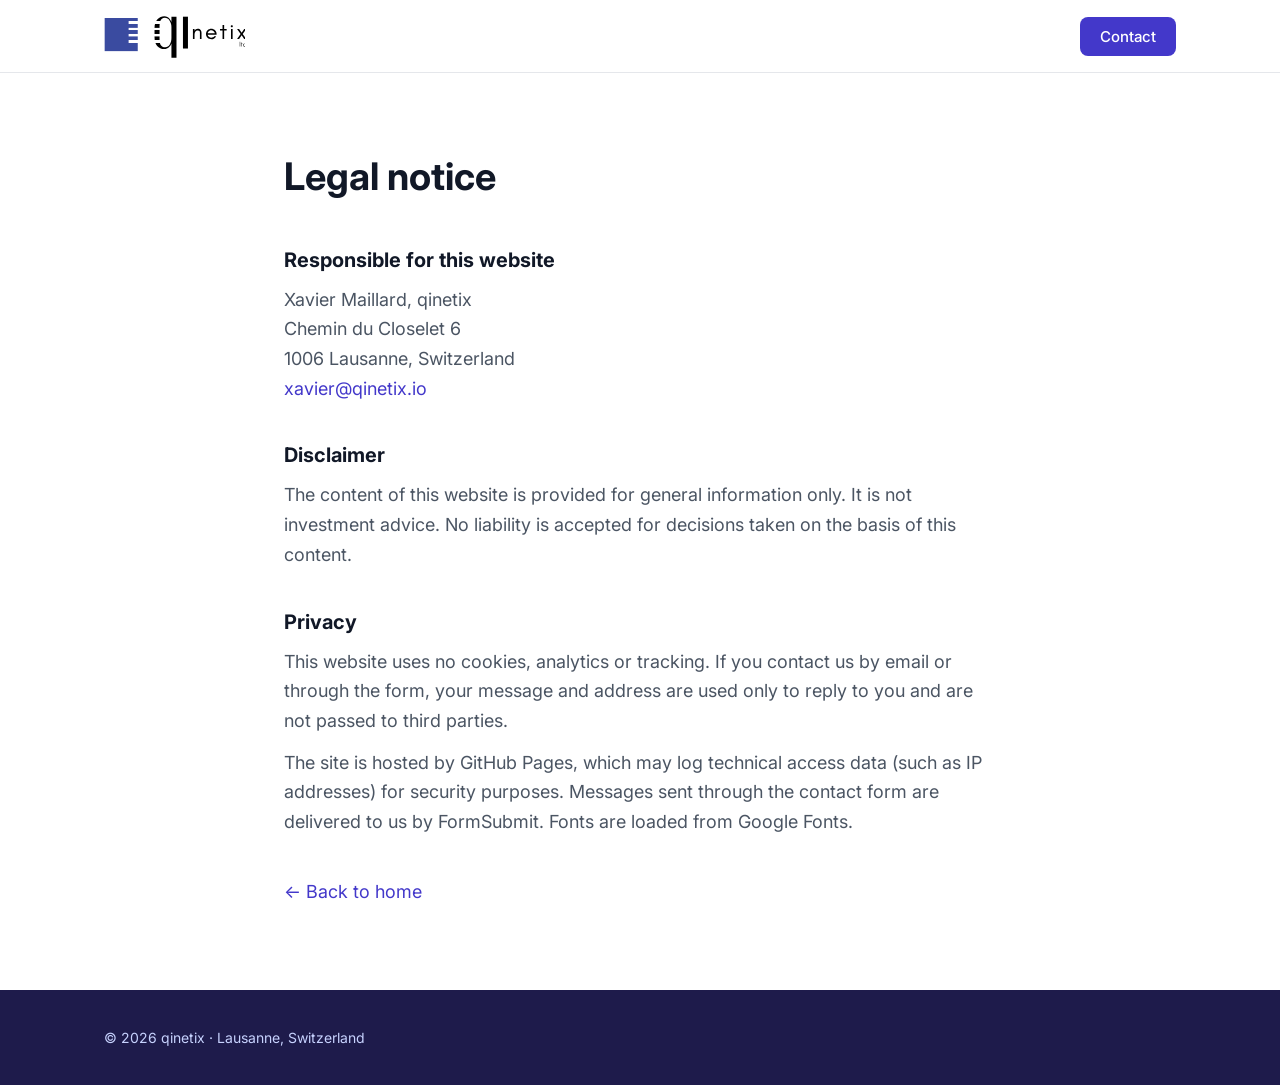
==== legal.html @ f95497dd "qinetix website" ====
<!doctype html>
<html lang="en">
<head>
  <meta charset="utf-8">
  <meta name="viewport" content="width=device-width, initial-scale=1">
  <title>Legal notice — qinetix</title>
  <meta name="robots" content="noindex">
  <link rel="icon" href="favicon.svg" type="image/svg+xml">
  <link rel="preconnect" href="https://fonts.googleapis.com">
  <link rel="preconnect" href="https://fonts.gstatic.com" crossorigin>
  <link href="https://fonts.googleapis.com/css2?family=Inter:wght@400;500;600;700&display=swap" rel="stylesheet">
  <link rel="stylesheet" href="style.css">
</head>
<body>

<header class="site">
  <div class="wrap">
    <a href="index.html"><img src="logo.svg" alt="qinetix"></a>
    <nav><a href="index.html#contact" class="cta">Contact</a></nav>
  </div>
</header>

<main class="wrap legal">
  <h1>Legal notice</h1>

  <h2>Responsible for this website</h2>
  <p>Xavier Maillard, qinetix<br>
  Chemin du Closelet 6<br>
  1006 Lausanne, Switzerland<br>
  <a href="mailto:xavier@qinetix.io">xavier@qinetix.io</a></p>

  <h2>Disclaimer</h2>
  <p>The content of this website is provided for general information only. It is not investment advice. No liability is accepted for decisions taken on the basis of this content.</p>

  <h2>Privacy</h2>
  <p>This website uses no cookies, analytics or tracking. If you contact us by email or through the form, your message and address are used only to reply to you and are not passed to third parties.</p>
  <p>The site is hosted by GitHub Pages, which may log technical access data (such as IP addresses) for security purposes. Messages sent through the contact form are delivered to us by FormSubmit. Fonts are loaded from Google Fonts.</p>

  <p style="margin-top:40px"><a href="index.html">&larr; Back to home</a></p>
</main>

<footer class="site">
  <div class="wrap">
    <span>&copy; 2026 qinetix &middot; Lausanne, Switzerland</span>
  </div>
</footer>

</body>
</html>
---- style.css ----
:root {
  --indigo: #4338ca;
  --indigo-dark: #312e81;
  --indigo-deep: #1e1b4b;
  --indigo-soft: #eef2ff;
  --indigo-line: #c7d2fe;
  --ink: #111827;
  --muted: #4b5563;
  --line: #e5e7eb;
  --bg: #ffffff;
  --max: 1120px;
}

* { box-sizing: border-box; }
html { scroll-behavior: smooth; }

body {
  margin: 0;
  font-family: "Inter", system-ui, -apple-system, "Segoe UI", sans-serif;
  color: var(--ink);
  background: var(--bg);
  line-height: 1.65;
  font-size: 18px;
  -webkit-font-smoothing: antialiased;
}

a { color: var(--indigo); text-decoration: none; }
a:hover { text-decoration: underline; }

.wrap { max-width: var(--max); margin: 0 auto; padding: 0 24px; }

/* Header */
header.site {
  position: sticky; top: 0; z-index: 10;
  background: rgba(255,255,255,0.96);
  backdrop-filter: blur(8px);
  border-bottom: 1px solid var(--line);
}
header.site .wrap { display: flex; align-items: center; justify-content: space-between; height: 72px; }
header.site img { height: 44px; display: block; }
nav a { color: var(--ink); font-size: 15px; font-weight: 500; margin-left: 30px; }
nav a:hover { color: var(--indigo); text-decoration: none; }
nav a.cta { background: var(--indigo); color: #fff; padding: 10px 20px; border-radius: 8px; }
nav a.cta:hover { background: var(--indigo-dark); color: #fff; }

/* Hero */
.hero {
  padding: 120px 0 112px;
  background:
    radial-gradient(circle at 85% 20%, rgba(129,140,248,0.35), transparent 45%),
    linear-gradient(135deg, var(--indigo-deep) 0%, var(--indigo-dark) 45%, var(--indigo) 100%);
  color: #fff;
}
.eyebrow {
  font-size: 13px; font-weight: 600; letter-spacing: 0.12em; text-transform: uppercase;
  color: var(--indigo); margin: 0 0 14px;
}
.hero .eyebrow { color: #a5b4fc; }
.hero h1 {
  font-size: clamp(40px, 6vw, 68px); line-height: 1.05; letter-spacing: -0.03em;
  margin: 0 0 28px; font-weight: 700;
}
.hero h1 span { color: #a5b4fc; }
.hero p.lead { font-size: 21px; color: #e0e7ff; max-width: 640px; margin: 0 0 40px; }
.btn {
  display: inline-block; background: var(--indigo); color: #fff; font-weight: 600;
  padding: 15px 28px; border-radius: 8px; font-size: 16px;
}
.btn:hover { background: var(--indigo-dark); text-decoration: none; }
.hero .btn { background: #fff; color: var(--indigo-dark); }
.hero .btn:hover { background: var(--indigo-soft); }
.hero .btn.ghost { background: transparent; color: #fff; border: 1.5px solid rgba(255,255,255,0.6); margin-left: 12px; }
.hero .btn.ghost:hover { background: rgba(255,255,255,0.1); }

/* Sections */
section { padding: 104px 0; }
section.alt { background: var(--indigo-soft); }
section h2 {
  font-size: clamp(32px, 4vw, 44px); letter-spacing: -0.02em; line-height: 1.15;
  margin: 0 0 16px; font-weight: 700;
}
section p.intro { color: var(--muted); max-width: 640px; margin: 0 0 52px; font-size: 20px; }

section p.intro.one-line { max-width: none; }
section p.intro.wide { max-width: none; }
@media (max-width: 760px) { br.desk { display: none; } }
.punch { color: var(--indigo); font-weight: 700; }
@media (min-width: 761px) { section p.intro.one-line { white-space: nowrap; } }

.grid { display: grid; gap: 24px; grid-template-columns: repeat(auto-fit, minmax(240px, 1fr)); }
.grid.two { grid-template-columns: repeat(auto-fit, minmax(300px, 1fr)); }
.card {
  background: #fff; border: 1px solid var(--line); border-radius: 14px; padding: 32px;
  box-shadow: 0 1px 2px rgba(17,24,39,0.04);
}
.card h3 { margin: 0 0 10px; font-size: 20px; font-weight: 650; }
.card p { margin: 0; color: var(--muted); font-size: 17px; }
.card .tag {
  display: inline-block; font-size: 12px; font-weight: 700; letter-spacing: 0.08em;
  text-transform: uppercase; color: var(--indigo); background: var(--indigo-soft);
  padding: 4px 10px; border-radius: 999px; margin-bottom: 16px;
}
.card .num {
  font-size: 15px; font-weight: 700; color: #fff; background: var(--indigo);
  width: 36px; height: 36px; border-radius: 10px; display: grid; place-items: center; margin-bottom: 18px;
}
.card.option { border-top: 5px solid var(--indigo); padding: 36px; }
.card.option h3 { font-size: 24px; }

.grid.three { grid-template-columns: repeat(3, 1fr); }

/* Foundation band under the three outcomes */
.foundation {
  margin-top: 24px; background: var(--indigo-deep); color: #fff; border-radius: 14px;
  padding: 32px; display: grid; grid-template-columns: 220px 1fr; gap: 32px; align-items: start;
}
.foundation .tag {
  display: inline-block; font-size: 12px; font-weight: 700; letter-spacing: 0.08em; text-transform: uppercase;
  color: #c7d2fe; background: rgba(255,255,255,0.12); padding: 4px 10px; border-radius: 999px; margin-bottom: 12px;
}
.foundation h3 { margin: 0; font-size: 24px; font-weight: 700; }
.foundation ul { list-style: none; margin: 0; padding: 0; display: grid; grid-template-columns: repeat(3, 1fr); gap: 24px; }
.foundation li { color: #c7d2fe; font-size: 16px; }
.foundation li strong { display: block; color: #fff; font-size: 17px; margin-bottom: 4px; }
@media (max-width: 960px) {
  .foundation { grid-template-columns: 1fr; gap: 20px; }
  .foundation ul { grid-template-columns: 1fr; gap: 16px; }
}

/* How we work */
.steps {
  list-style: none; padding: 0; margin: 0 0 48px;
  display: grid; grid-template-columns: repeat(4, 1fr); gap: 24px; counter-reset: s;
}
.steps li { position: relative; padding-top: 4px; }
.steps li span {
  display: grid; place-items: center; width: 44px; height: 44px; border-radius: 50%;
  background: var(--indigo); color: #fff; font-weight: 700; margin-bottom: 16px;
}
.steps li:not(:last-child)::after {
  content: ""; position: absolute; top: 26px; left: 56px; right: -12px;
  height: 2px; background: var(--indigo-line);
}
.steps h3 { margin: 0 0 6px; font-size: 18px; font-weight: 650; }
.steps p { margin: 0; color: var(--muted); font-size: 16px; }
.checks { list-style: none; padding: 0; margin: 20px 0 0; }
.checks li { position: relative; padding-left: 30px; margin-bottom: 10px; font-size: 16px; }
.checks li::before {
  content: "✓"; position: absolute; left: 0; top: 1px; width: 20px; height: 20px;
  border-radius: 50%; background: var(--indigo-soft); color: var(--indigo);
  font-size: 12px; font-weight: 700; display: grid; place-items: center;
}
.card.option.featured { background: var(--indigo-deep); border-color: var(--indigo-deep); border-top-color: #818cf8; color: #fff; }
.card.option.featured p { color: #c7d2fe; }
.card.option.featured .tag { background: rgba(255,255,255,0.12); color: #c7d2fe; }
.card.option.featured .checks li::before { background: #818cf8; color: #fff; }
.note { margin: 40px 0 0; color: var(--indigo-dark); font-size: 22px; font-weight: 600; text-align: center; line-height: 1.4; }
@media (max-width: 760px) { .note { font-size: 18px; } }

/* Why */
.drivers {
  display: grid; gap: 18px;
  grid-template-columns: repeat(4, 1fr);
}
.driver {
  position: relative; overflow: hidden;
  background: #fff; border-radius: 18px; padding: 28px 26px 30px;
  border: 1px solid var(--line);
  box-shadow: 0 1px 2px rgba(17,24,39,0.04);
  transition: transform .25s ease, box-shadow .25s ease, border-color .25s ease;
}
.driver::before {
  content: ""; position: absolute; inset: 0 0 auto 0; height: 4px;
  background: linear-gradient(90deg, #4338ca, #7c3aed, #0ea5e9);
}
.driver:hover {
  transform: translateY(-6px) rotate(-0.4deg);
  box-shadow: 0 18px 40px rgba(67,56,202,0.18);
  border-color: var(--indigo-line);
}
.driver .n {
  display: block; font-size: 44px; font-weight: 800; line-height: 1; letter-spacing: -0.04em;
  margin-bottom: 18px;
  background: linear-gradient(135deg, #4338ca, #a855f7);
  -webkit-background-clip: text; background-clip: text; color: transparent;
}
.driver h3 { margin: 0 0 8px; font-size: 19px; font-weight: 700; letter-spacing: -0.01em; }
.driver p { margin: 0; color: var(--muted); font-size: 15.5px; line-height: 1.55; }

.driver.hero-tile {
  grid-column: span 2;
  border: 0; color: #fff;
  background:
    radial-gradient(circle at 90% 10%, rgba(14,165,233,0.45), transparent 45%),
    radial-gradient(circle at 10% 100%, rgba(168,85,247,0.55), transparent 50%),
    linear-gradient(135deg, #312e81, #4338ca);
}
.driver.hero-tile::before { display: none; }
.driver.hero-tile .n { background: none; color: rgba(255,255,255,0.35); font-size: 64px; }
.driver.hero-tile h3 { font-size: 28px; }
.driver.hero-tile p { color: #e0e7ff; font-size: 17px; }

/* About */
.about { display: grid; grid-template-columns: 1fr 1.4fr; gap: 64px; align-items: start; }
.about .facts { border-left: 3px solid var(--indigo); padding-left: 24px; }
.about .facts div { margin-bottom: 18px; }
.about .facts .k { font-size: 13px; text-transform: uppercase; letter-spacing: 0.08em; color: var(--muted); }
.about .facts .v { font-weight: 600; }
.about p { margin: 0 0 18px; }

/* Compact About band */
section.about-band { padding: 56px 0; background: var(--indigo-soft); border-top: 1px solid var(--indigo-line); border-bottom: 1px solid var(--indigo-line); }
.about-row { display: grid; grid-template-columns: 1.6fr 1fr; gap: 48px; align-items: center; }
.about-text p:not(.eyebrow) { margin: 0 0 4px; font-size: 18px; color: var(--ink); }
.about-text .checks { margin: 16px 0 16px; }
.about-text .checks li { font-size: 16.5px; }
.about-text .explore { color: var(--indigo); font-weight: 600; font-size: 17px; }
.about-facts { list-style: none; margin: 0; padding: 0; display: grid; gap: 14px; }
.about-facts li { font-weight: 600; font-size: 16px; border-left: 3px solid var(--indigo); padding-left: 14px; }
.about-facts span { display: block; font-size: 12px; font-weight: 600; text-transform: uppercase; letter-spacing: 0.08em; color: var(--muted); }
@media (max-width: 760px) { .about-row { grid-template-columns: 1fr; gap: 24px; } }

/* Interest */
.contact { text-align: center; }
.contact p.intro { margin: 0 auto 40px; }
.form {
  max-width: 640px; margin: 0 auto; text-align: left;
  background: #fff; border: 1px solid var(--line); border-radius: 16px; padding: 36px;
  box-shadow: 0 10px 30px rgba(49,46,129,0.08);
}
.form .row { display: grid; grid-template-columns: 1fr 1fr; gap: 16px; }
.form label { display: block; font-size: 14px; font-weight: 600; margin-bottom: 18px; }
.form input, .form select, .form textarea {
  display: block; width: 100%; margin-top: 6px; padding: 12px 14px;
  font: inherit; font-weight: 400; font-size: 16px; color: var(--ink);
  border: 1px solid #d1d5db; border-radius: 8px; background: #fff;
}
.form input:focus, .form select:focus, .form textarea:focus { outline: 2px solid var(--indigo); border-color: var(--indigo); }
.form button { border: 0; cursor: pointer; width: 100%; margin-top: 6px; }
.form .hp { display: none; }
.small { font-size: 15px; color: var(--muted); margin-top: 24px; }

/* Footer */
footer.site { background: var(--indigo-deep); padding: 36px 0; font-size: 14px; color: #c7d2fe; }
footer.site .wrap { display: flex; justify-content: space-between; flex-wrap: wrap; gap: 12px; }
footer.site a { color: #c7d2fe; }

/* Legal page */
.legal { padding: 72px 24px; max-width: 760px; }
.legal h1 { font-size: 38px; margin: 0 0 32px; }
.legal h2 { font-size: 20px; margin: 36px 0 8px; }
.legal p { color: var(--muted); margin: 0 0 12px; }

@media (max-width: 960px) {
  .drivers { grid-template-columns: repeat(2, 1fr); }
  .driver.hero-tile { grid-column: span 2; }
  .steps { grid-template-columns: repeat(2, 1fr); }
  .steps li::after { display: none; }
  .grid.three { grid-template-columns: repeat(2, 1fr); }
}
@media (max-width: 520px) { .steps, .grid.three { grid-template-columns: 1fr; } }

@media (max-width: 760px) {
  body { font-size: 17px; }
  .wrap { padding: 0 16px; }
  nav a:not(.cta) { display: none; }
  header.site img { height: 36px; }
  .hero { padding: 72px 0 64px; }
  .hero p.lead { font-size: 18px; }
  section { padding: 72px 0; }
  section p.intro { font-size: 18px; }
  .hero .btn.ghost { margin: 12px 0 0; }
  .about { grid-template-columns: 1fr; gap: 32px; }
  .form { padding: 24px; }
  .form .row { grid-template-columns: 1fr; gap: 0; }
  .grid.two { grid-template-columns: 1fr; }
}

@media (max-width: 520px) { .drivers { grid-template-columns: 1fr; } .driver.hero-tile { grid-column: auto; } }
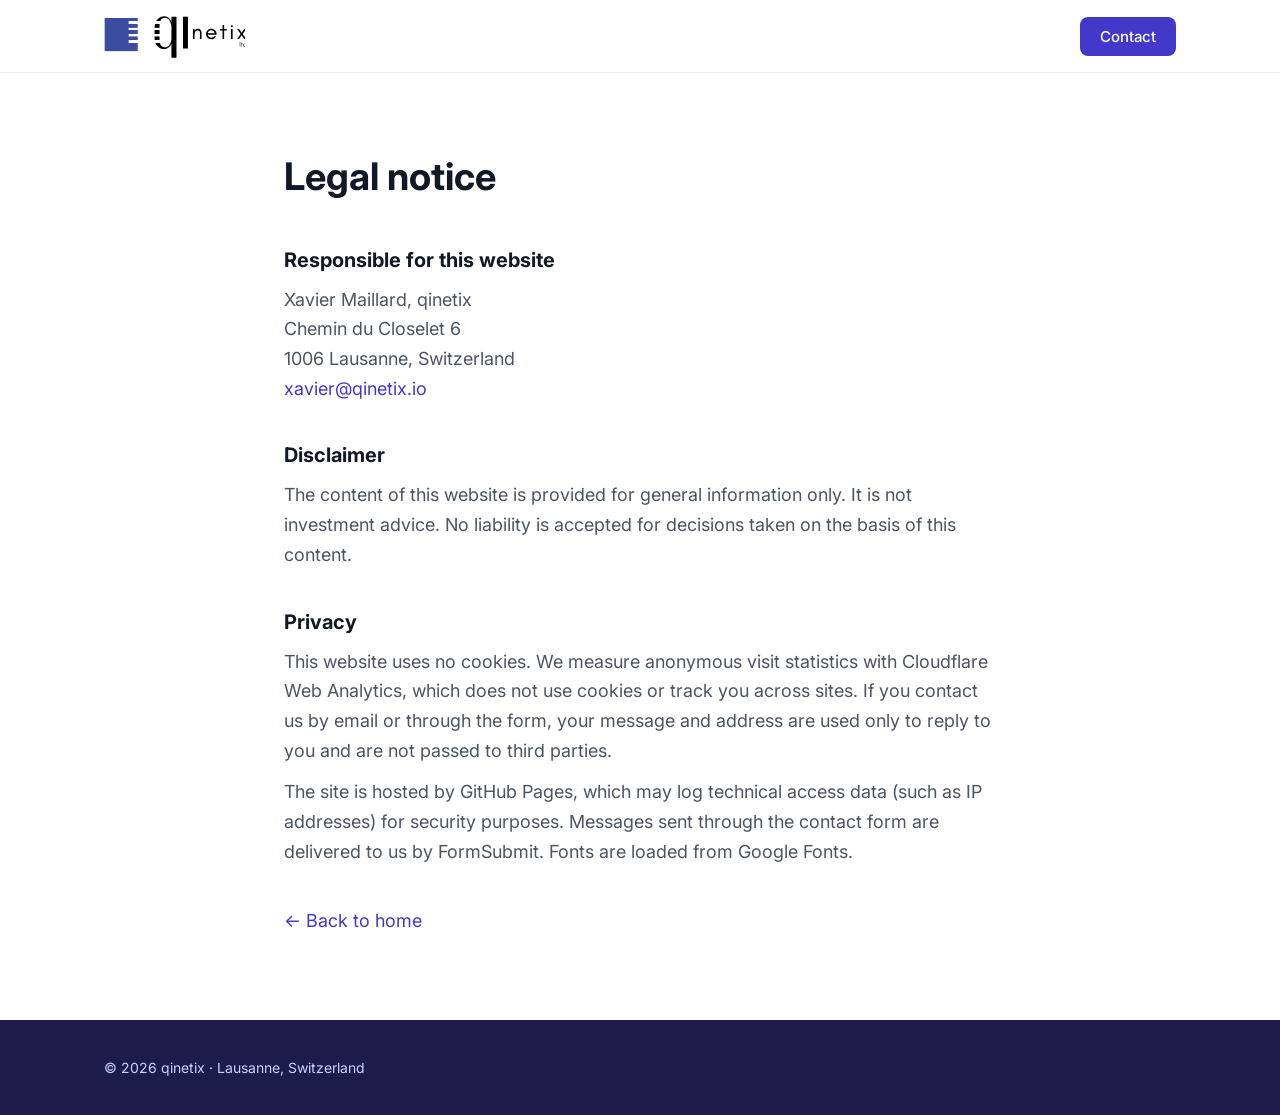
==== commit 99f80e89: "Add Cloudflare Web Analytics" ====
--- a/legal.html
+++ b/legal.html
@@ -33,7 +33,7 @@
   <p>The content of this website is provided for general information only. It is not investment advice. No liability is accepted for decisions taken on the basis of this content.</p>
 
   <h2>Privacy</h2>
-  <p>This website uses no cookies, analytics or tracking. If you contact us by email or through the form, your message and address are used only to reply to you and are not passed to third parties.</p>
+  <p>This website uses no cookies. We measure anonymous visit statistics with Cloudflare Web Analytics, which does not use cookies or track you across sites. If you contact us by email or through the form, your message and address are used only to reply to you and are not passed to third parties.</p>
   <p>The site is hosted by GitHub Pages, which may log technical access data (such as IP addresses) for security purposes. Messages sent through the contact form are delivered to us by FormSubmit. Fonts are loaded from Google Fonts.</p>
 
   <p style="margin-top:40px"><a href="index.html">&larr; Back to home</a></p>
@@ -45,5 +45,6 @@
   </div>
 </footer>
 
+<!-- Cloudflare Web Analytics --><script defer src='https://static.cloudflareinsights.com/beacon.min.js' data-cf-beacon='{"token": "62e4a88decbc49faa5d9c5701a12a52c"}'></script><!-- End Cloudflare Web Analytics -->
 </body>
 </html>
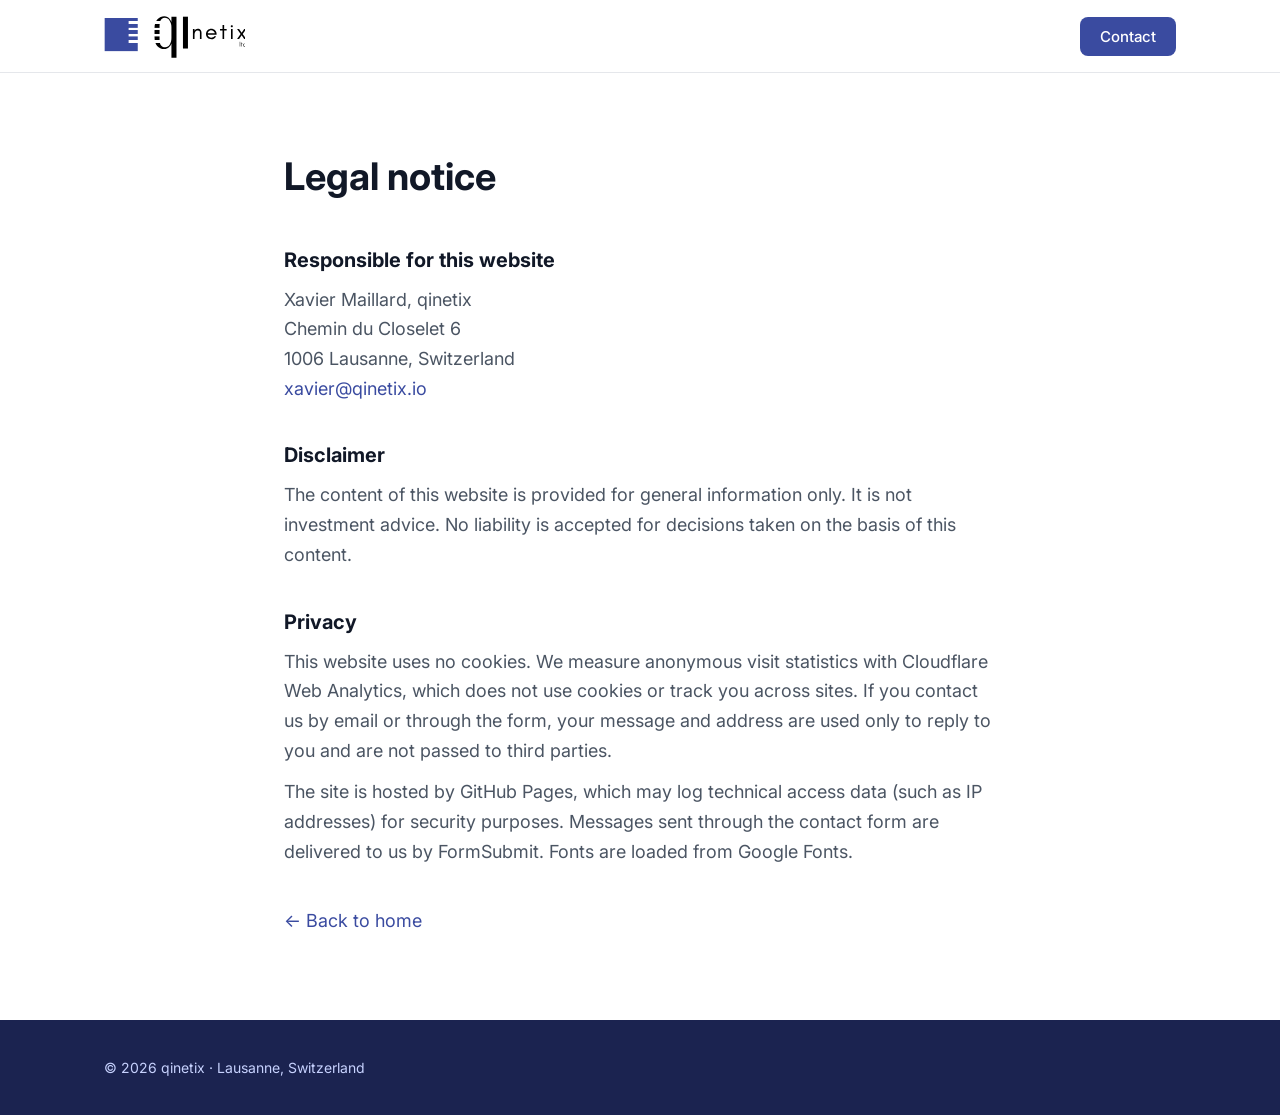
==== commit 0a37f4e8: "Design review: logo palette, no gradients/numbering, compact About" ====
--- a/legal.html
+++ b/legal.html
@@ -3,7 +3,7 @@
 <head>
   <meta charset="utf-8">
   <meta name="viewport" content="width=device-width, initial-scale=1">
-  <title>Legal notice — qinetix</title>
+  <title>Legal notice | qinetix</title>
   <meta name="robots" content="noindex">
   <link rel="icon" href="favicon.svg" type="image/svg+xml">
   <link rel="preconnect" href="https://fonts.googleapis.com">
--- a/style.css
+++ b/style.css
@@ -1,9 +1,9 @@
 :root {
-  --indigo: #4338ca;
-  --indigo-dark: #312e81;
-  --indigo-deep: #1e1b4b;
-  --indigo-soft: #eef2ff;
-  --indigo-line: #c7d2fe;
+  --indigo: #3a4ba0;
+  --indigo-dark: #2a3677;
+  --indigo-deep: #1b2350;
+  --indigo-soft: #eff1f8;
+  --indigo-line: #c9cfe6;
   --ink: #111827;
   --muted: #4b5563;
   --line: #e5e7eb;
@@ -45,22 +45,20 @@
 
 /* Hero */
 .hero {
-  padding: 120px 0 112px;
-  background:
-    radial-gradient(circle at 85% 20%, rgba(129,140,248,0.35), transparent 45%),
-    linear-gradient(135deg, var(--indigo-deep) 0%, var(--indigo-dark) 45%, var(--indigo) 100%);
+  padding: 96px 0 88px;
+  background: var(--indigo-deep);
   color: #fff;
 }
 .eyebrow {
   font-size: 13px; font-weight: 600; letter-spacing: 0.12em; text-transform: uppercase;
   color: var(--indigo); margin: 0 0 14px;
 }
-.hero .eyebrow { color: #a5b4fc; }
+.hero .eyebrow { color: #b9c2ea; }
 .hero h1 {
   font-size: clamp(40px, 6vw, 68px); line-height: 1.05; letter-spacing: -0.03em;
   margin: 0 0 28px; font-weight: 700;
 }
-.hero h1 span { color: #a5b4fc; }
+.hero h1 span { color: #b9c2ea; }
 .hero p.lead { font-size: 21px; color: #e0e7ff; max-width: 640px; margin: 0 0 40px; }
 .btn {
   display: inline-block; background: var(--indigo); color: #fff; font-weight: 600;
@@ -73,7 +71,7 @@
 .hero .btn.ghost:hover { background: rgba(255,255,255,0.1); }
 
 /* Sections */
-section { padding: 104px 0; }
+section { padding: 80px 0; }
 section.alt { background: var(--indigo-soft); }
 section h2 {
   font-size: clamp(32px, 4vw, 44px); letter-spacing: -0.02em; line-height: 1.15;
@@ -134,11 +132,11 @@
 }
 .steps li { position: relative; padding-top: 4px; }
 .steps li span {
-  display: grid; place-items: center; width: 44px; height: 44px; border-radius: 50%;
-  background: var(--indigo); color: #fff; font-weight: 700; margin-bottom: 16px;
+  display: block; width: 12px; height: 12px; border-radius: 50%;
+  background: var(--indigo); margin: 6px 0 20px;
 }
 .steps li:not(:last-child)::after {
-  content: ""; position: absolute; top: 26px; left: 56px; right: -12px;
+  content: ""; position: absolute; top: 11px; left: 20px; right: -12px;
   height: 2px; background: var(--indigo-line);
 }
 .steps h3 { margin: 0 0 6px; font-size: 18px; font-weight: 650; }
@@ -150,10 +148,10 @@
   border-radius: 50%; background: var(--indigo-soft); color: var(--indigo);
   font-size: 12px; font-weight: 700; display: grid; place-items: center;
 }
-.card.option.featured { background: var(--indigo-deep); border-color: var(--indigo-deep); border-top-color: #818cf8; color: #fff; }
+.card.option.featured { background: var(--indigo-deep); border-color: var(--indigo-deep); border-top-color: #b9c2ea; color: #fff; }
 .card.option.featured p { color: #c7d2fe; }
 .card.option.featured .tag { background: rgba(255,255,255,0.12); color: #c7d2fe; }
-.card.option.featured .checks li::before { background: #818cf8; color: #fff; }
+.card.option.featured .checks li::before { background: #b9c2ea; color: var(--indigo-deep); }
 .note { margin: 40px 0 0; color: var(--indigo-dark); font-size: 22px; font-weight: 600; text-align: center; line-height: 1.4; }
 @media (max-width: 760px) { .note { font-size: 18px; } }
 
@@ -169,20 +167,10 @@
   box-shadow: 0 1px 2px rgba(17,24,39,0.04);
   transition: transform .25s ease, box-shadow .25s ease, border-color .25s ease;
 }
-.driver::before {
-  content: ""; position: absolute; inset: 0 0 auto 0; height: 4px;
-  background: linear-gradient(90deg, #4338ca, #7c3aed, #0ea5e9);
-}
 .driver:hover {
-  transform: translateY(-6px) rotate(-0.4deg);
+  transform: translateY(-3px);
   box-shadow: 0 18px 40px rgba(67,56,202,0.18);
   border-color: var(--indigo-line);
-}
-.driver .n {
-  display: block; font-size: 44px; font-weight: 800; line-height: 1; letter-spacing: -0.04em;
-  margin-bottom: 18px;
-  background: linear-gradient(135deg, #4338ca, #a855f7);
-  -webkit-background-clip: text; background-clip: text; color: transparent;
 }
 .driver h3 { margin: 0 0 8px; font-size: 19px; font-weight: 700; letter-spacing: -0.01em; }
 .driver p { margin: 0; color: var(--muted); font-size: 15.5px; line-height: 1.55; }
@@ -190,35 +178,25 @@
 .driver.hero-tile {
   grid-column: span 2;
   border: 0; color: #fff;
-  background:
-    radial-gradient(circle at 90% 10%, rgba(14,165,233,0.45), transparent 45%),
-    radial-gradient(circle at 10% 100%, rgba(168,85,247,0.55), transparent 50%),
-    linear-gradient(135deg, #312e81, #4338ca);
-}
-.driver.hero-tile::before { display: none; }
-.driver.hero-tile .n { background: none; color: rgba(255,255,255,0.35); font-size: 64px; }
+  background: var(--indigo);
+}
 .driver.hero-tile h3 { font-size: 28px; }
 .driver.hero-tile p { color: #e0e7ff; font-size: 17px; }
 
 /* About */
 .about { display: grid; grid-template-columns: 1fr 1.4fr; gap: 64px; align-items: start; }
-.about .facts { border-left: 3px solid var(--indigo); padding-left: 24px; }
+.about .facts { padding-left: 0; }
 .about .facts div { margin-bottom: 18px; }
 .about .facts .k { font-size: 13px; text-transform: uppercase; letter-spacing: 0.08em; color: var(--muted); }
 .about .facts .v { font-weight: 600; }
 .about p { margin: 0 0 18px; }
 
 /* Compact About band */
-section.about-band { padding: 56px 0; background: var(--indigo-soft); border-top: 1px solid var(--indigo-line); border-bottom: 1px solid var(--indigo-line); }
-.about-row { display: grid; grid-template-columns: 1.6fr 1fr; gap: 48px; align-items: center; }
-.about-text p:not(.eyebrow) { margin: 0 0 4px; font-size: 18px; color: var(--ink); }
-.about-text .checks { margin: 16px 0 16px; }
-.about-text .checks li { font-size: 16.5px; }
-.about-text .explore { color: var(--indigo); font-weight: 600; font-size: 17px; }
-.about-facts { list-style: none; margin: 0; padding: 0; display: grid; gap: 14px; }
-.about-facts li { font-weight: 600; font-size: 16px; border-left: 3px solid var(--indigo); padding-left: 14px; }
-.about-facts span { display: block; font-size: 12px; font-weight: 600; text-transform: uppercase; letter-spacing: 0.08em; color: var(--muted); }
-@media (max-width: 760px) { .about-row { grid-template-columns: 1fr; gap: 24px; } }
+section.about-band { padding: 44px 0; background: var(--indigo-soft); }
+.about-compact p { max-width: 820px; }
+.about-compact .eyebrow { margin-bottom: 8px; }
+.about-compact p { margin: 0 0 10px; font-size: 16px; color: var(--ink); }
+.about-compact .about-meta { font-size: 15px; color: var(--muted); margin: 0; }
 
 /* Interest */
 .contact { text-align: center; }
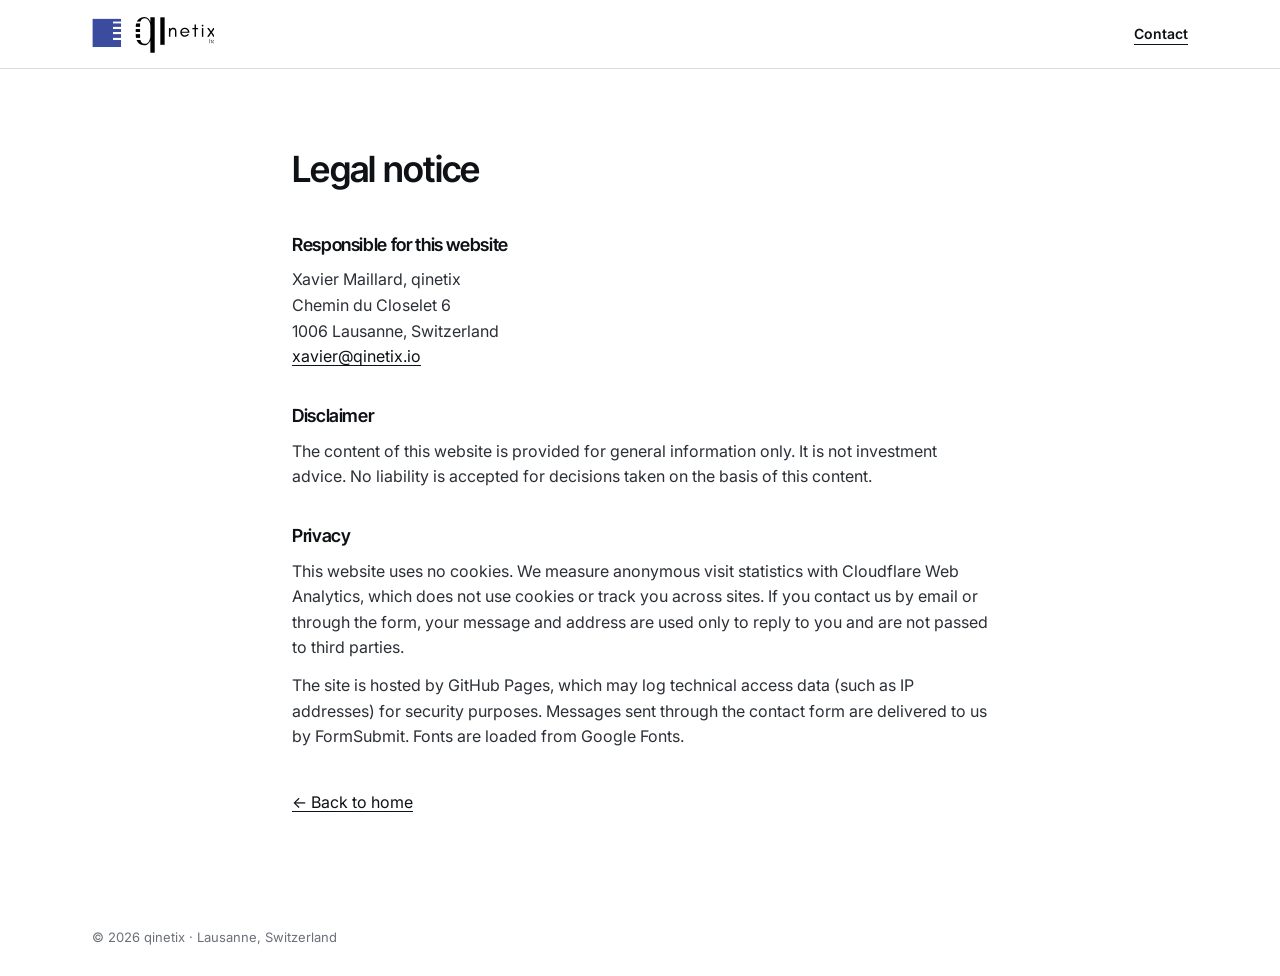
==== commit 56502248: "Editorial redesign: ruled grid, mono labels, square buttons, monochrome" ====
--- a/legal.html
+++ b/legal.html
@@ -8,7 +8,7 @@
   <link rel="icon" href="favicon.svg" type="image/svg+xml">
   <link rel="preconnect" href="https://fonts.googleapis.com">
   <link rel="preconnect" href="https://fonts.gstatic.com" crossorigin>
-  <link href="https://fonts.googleapis.com/css2?family=Inter:wght@400;500;600;700&display=swap" rel="stylesheet">
+  <link href="https://fonts.googleapis.com/css2?family=Inter:wght@400;500;600&family=Inter+Tight:wght@500;600;700&family=IBM+Plex+Mono:wght@400;500&display=swap" rel="stylesheet">
   <link rel="stylesheet" href="style.css">
 </head>
 <body>
--- a/style.css
+++ b/style.css
@@ -1,14 +1,14 @@
 :root {
-  --indigo: #3a4ba0;
-  --indigo-dark: #2a3677;
-  --indigo-deep: #1b2350;
-  --indigo-soft: #eff1f8;
-  --indigo-line: #c9cfe6;
-  --ink: #111827;
-  --muted: #4b5563;
-  --line: #e5e7eb;
+  --ink: #0e1116;
+  --text: #2b2f36;
+  --muted: #6b7079;
+  --rule: #d9dce1;
+  --rule-strong: #0e1116;
+  --tint: #f4f5f7;
+  --accent: #3a4ba0;
   --bg: #ffffff;
-  --max: 1120px;
+  --max: 1160px;
+  --side: 240px;
 }
 
 * { box-sizing: border-box; }
@@ -17,241 +17,135 @@
 body {
   margin: 0;
   font-family: "Inter", system-ui, -apple-system, "Segoe UI", sans-serif;
-  color: var(--ink);
+  font-size: 16px;
+  line-height: 1.6;
+  color: var(--text);
   background: var(--bg);
-  line-height: 1.65;
-  font-size: 18px;
   -webkit-font-smoothing: antialiased;
 }
 
-a { color: var(--indigo); text-decoration: none; }
-a:hover { text-decoration: underline; }
+a { color: var(--ink); text-decoration: underline; text-underline-offset: 3px; text-decoration-thickness: 1px; }
+a:hover { color: var(--accent); }
 
-.wrap { max-width: var(--max); margin: 0 auto; padding: 0 24px; }
+.wrap { max-width: var(--max); margin: 0 auto; padding: 0 32px; }
+
+h1, h2, h3 { font-family: "Inter Tight", "Inter", sans-serif; color: var(--ink); font-weight: 600; letter-spacing: -0.02em; }
+
+.label {
+  font-family: "IBM Plex Mono", ui-monospace, monospace;
+  font-size: 12px; font-weight: 500; letter-spacing: 0.08em; text-transform: uppercase;
+  color: var(--ink); margin: 0 0 6px;
+}
+.sub { font-size: 13px; color: var(--muted); margin: 0; line-height: 1.5; }
 
 /* Header */
-header.site {
-  position: sticky; top: 0; z-index: 10;
-  background: rgba(255,255,255,0.96);
-  backdrop-filter: blur(8px);
-  border-bottom: 1px solid var(--line);
-}
-header.site .wrap { display: flex; align-items: center; justify-content: space-between; height: 72px; }
-header.site img { height: 44px; display: block; }
-nav a { color: var(--ink); font-size: 15px; font-weight: 500; margin-left: 30px; }
-nav a:hover { color: var(--indigo); text-decoration: none; }
-nav a.cta { background: var(--indigo); color: #fff; padding: 10px 20px; border-radius: 8px; }
-nav a.cta:hover { background: var(--indigo-dark); color: #fff; }
+header.site { border-bottom: 1px solid var(--rule); background: #fff; position: sticky; top: 0; z-index: 10; }
+header.site .wrap { display: flex; align-items: center; justify-content: space-between; height: 68px; }
+header.site a { text-decoration: none; }
+header.site img { height: 38px; display: block; }
+nav a { font-size: 14px; color: var(--text); margin-left: 28px; }
+nav a:hover { color: var(--ink); }
+nav a.cta { color: var(--ink); font-weight: 600; border-bottom: 1px solid var(--ink); padding-bottom: 2px; }
 
 /* Hero */
-.hero {
-  padding: 96px 0 88px;
-  background: var(--indigo-deep);
-  color: #fff;
+.hero { padding: 104px 0 96px; border-bottom: 1px solid var(--rule); }
+.hero h1 { font-size: clamp(44px, 7vw, 88px); line-height: 0.98; letter-spacing: -0.035em; margin: 20px 0 32px; font-weight: 600; }
+.hero h1 span { color: var(--muted); }
+.hero .lead { font-size: 19px; line-height: 1.55; max-width: 620px; margin: 0 0 40px; color: var(--text); }
+.actions { display: flex; align-items: center; gap: 28px; flex-wrap: wrap; }
+
+.btn {
+  display: inline-block; background: var(--ink); color: #fff; text-decoration: none;
+  font-size: 14px; font-weight: 500; letter-spacing: 0.01em; padding: 14px 24px; border: 1px solid var(--ink); border-radius: 0;
 }
-.eyebrow {
-  font-size: 13px; font-weight: 600; letter-spacing: 0.12em; text-transform: uppercase;
-  color: var(--indigo); margin: 0 0 14px;
+.btn:hover { background: #fff; color: var(--ink); }
+.link { font-size: 14px; font-weight: 500; }
+
+/* Section blocks with side label column */
+.block { padding: 72px 0; border-bottom: 1px solid var(--rule); }
+.block.tint { background: var(--tint); }
+.cols { display: grid; grid-template-columns: var(--side) 1fr; gap: 48px; }
+.side { padding-top: 6px; }
+.body h2 { font-size: clamp(26px, 3vw, 36px); line-height: 1.2; margin: 0 0 14px; max-width: 760px; }
+.lead-dark { font-size: 17px; color: var(--text); max-width: 680px; margin: 0 0 36px; }
+
+/* Ruled definition list (Why, foundation) */
+.ruled { margin: 28px 0 0; border-top: 1px solid var(--rule-strong); }
+.ruled > div { display: grid; grid-template-columns: 280px 1fr; gap: 24px; padding: 14px 0; border-bottom: 1px solid var(--rule); }
+.ruled dt { font-weight: 600; color: var(--ink); }
+.ruled dd { margin: 0; color: var(--muted); }
+.ruled.compact > div { grid-template-columns: 200px 1fr; padding: 12px 0; }
+
+/* What we bring */
+.trio { display: grid; grid-template-columns: repeat(3, 1fr); gap: 0; border-top: 1px solid var(--rule-strong); }
+.trio > div { padding: 22px 24px 8px 0; }
+.trio > div + div { padding-left: 24px; border-left: 1px solid var(--rule); }
+.trio h3 { font-size: 20px; margin: 0 0 6px; }
+.trio .tagline { font-weight: 600; color: var(--accent); margin: 0 0 8px; }
+.trio p { margin: 0 0 10px; font-size: 15px; }
+.foundation { margin-top: 48px; }
+
+/* How it works */
+.steps { list-style: none; padding: 0; margin: 0 0 48px; display: grid; grid-template-columns: repeat(4, 1fr); border-top: 1px solid var(--rule-strong); }
+.steps li { padding: 18px 20px 0 0; }
+.steps li + li { padding-left: 20px; border-left: 1px solid var(--rule); }
+.steps h3 { font-size: 16px; margin: 0 0 6px; }
+.steps p { margin: 0; font-size: 14.5px; color: var(--muted); }
+
+.offers { display: grid; grid-template-columns: 1fr 1fr; gap: 0; border: 1px solid var(--rule-strong); background: #fff; }
+.offers > div { padding: 28px 32px 24px; }
+.offers > div + div { border-left: 1px solid var(--rule-strong); }
+.offers h3 { font-size: 22px; margin: 6px 0 8px; }
+.offers p { margin: 0 0 14px; font-size: 15px; }
+.offers ul { list-style: none; padding: 0; margin: 0; border-top: 1px solid var(--rule); }
+.offers li { font-size: 14.5px; padding: 9px 0; border-bottom: 1px solid var(--rule); }
+.note { margin: 28px 0 0; font-size: 15px; color: var(--ink); font-weight: 500; }
+
+/* About */
+.about-text { font-size: 17px; color: var(--ink); max-width: 760px; margin: 0; }
+
+/* Form */
+.form { max-width: 680px; margin-top: 8px; }
+.form .row { display: grid; grid-template-columns: 1fr 1fr; gap: 24px; }
+.form label { display: block; font-family: "IBM Plex Mono", monospace; font-size: 11.5px; letter-spacing: 0.06em; text-transform: uppercase; color: var(--muted); margin-bottom: 22px; }
+.form input, .form select, .form textarea {
+  display: block; width: 100%; margin-top: 6px; padding: 10px 0;
+  font-family: "Inter", sans-serif; font-size: 16px; text-transform: none; letter-spacing: 0; color: var(--ink);
+  border: 0; border-bottom: 1px solid var(--ink); border-radius: 0; background: transparent;
 }
-.hero .eyebrow { color: #b9c2ea; }
-.hero h1 {
-  font-size: clamp(40px, 6vw, 68px); line-height: 1.05; letter-spacing: -0.03em;
-  margin: 0 0 28px; font-weight: 700;
-}
-.hero h1 span { color: #b9c2ea; }
-.hero p.lead { font-size: 21px; color: #e0e7ff; max-width: 640px; margin: 0 0 40px; }
-.btn {
-  display: inline-block; background: var(--indigo); color: #fff; font-weight: 600;
-  padding: 15px 28px; border-radius: 8px; font-size: 16px;
-}
-.btn:hover { background: var(--indigo-dark); text-decoration: none; }
-.hero .btn { background: #fff; color: var(--indigo-dark); }
-.hero .btn:hover { background: var(--indigo-soft); }
-.hero .btn.ghost { background: transparent; color: #fff; border: 1.5px solid rgba(255,255,255,0.6); margin-left: 12px; }
-.hero .btn.ghost:hover { background: rgba(255,255,255,0.1); }
+.form textarea { border: 1px solid var(--ink); padding: 10px; }
+.form input:focus, .form select:focus, .form textarea:focus { outline: none; border-color: var(--accent); }
+.form button { cursor: pointer; margin-top: 4px; }
+.form .hp { display: none; }
+.small { font-size: 14px; color: var(--muted); margin-top: 20px; }
 
-/* Sections */
-section { padding: 80px 0; }
-section.alt { background: var(--indigo-soft); }
-section h2 {
-  font-size: clamp(32px, 4vw, 44px); letter-spacing: -0.02em; line-height: 1.15;
-  margin: 0 0 16px; font-weight: 700;
-}
-section p.intro { color: var(--muted); max-width: 640px; margin: 0 0 52px; font-size: 20px; }
+/* Footer */
+footer.site { padding: 28px 0; font-size: 13px; color: var(--muted); }
+footer.site .wrap { display: flex; justify-content: space-between; flex-wrap: wrap; gap: 12px; }
+footer.site a { color: var(--muted); }
 
-section p.intro.one-line { max-width: none; }
-section p.intro.wide { max-width: none; }
-@media (max-width: 760px) { br.desk { display: none; } }
-.punch { color: var(--indigo); font-weight: 700; }
-@media (min-width: 761px) { section p.intro.one-line { white-space: nowrap; } }
+/* Legal / thanks pages */
+.legal { padding: 72px 32px; max-width: 760px; }
+.legal h1 { font-size: 36px; margin: 0 0 28px; }
+.legal h2 { font-size: 18px; margin: 32px 0 8px; }
+.legal p { color: var(--text); margin: 0 0 12px; }
 
-.grid { display: grid; gap: 24px; grid-template-columns: repeat(auto-fit, minmax(240px, 1fr)); }
-.grid.two { grid-template-columns: repeat(auto-fit, minmax(300px, 1fr)); }
-.card {
-  background: #fff; border: 1px solid var(--line); border-radius: 14px; padding: 32px;
-  box-shadow: 0 1px 2px rgba(17,24,39,0.04);
-}
-.card h3 { margin: 0 0 10px; font-size: 20px; font-weight: 650; }
-.card p { margin: 0; color: var(--muted); font-size: 17px; }
-.card .tag {
-  display: inline-block; font-size: 12px; font-weight: 700; letter-spacing: 0.08em;
-  text-transform: uppercase; color: var(--indigo); background: var(--indigo-soft);
-  padding: 4px 10px; border-radius: 999px; margin-bottom: 16px;
-}
-.card .num {
-  font-size: 15px; font-weight: 700; color: #fff; background: var(--indigo);
-  width: 36px; height: 36px; border-radius: 10px; display: grid; place-items: center; margin-bottom: 18px;
-}
-.card.option { border-top: 5px solid var(--indigo); padding: 36px; }
-.card.option h3 { font-size: 24px; }
-
-.grid.three { grid-template-columns: repeat(3, 1fr); }
-
-/* Foundation band under the three outcomes */
-.foundation {
-  margin-top: 24px; background: var(--indigo-deep); color: #fff; border-radius: 14px;
-  padding: 32px; display: grid; grid-template-columns: 220px 1fr; gap: 32px; align-items: start;
-}
-.foundation .tag {
-  display: inline-block; font-size: 12px; font-weight: 700; letter-spacing: 0.08em; text-transform: uppercase;
-  color: #c7d2fe; background: rgba(255,255,255,0.12); padding: 4px 10px; border-radius: 999px; margin-bottom: 12px;
-}
-.foundation h3 { margin: 0; font-size: 24px; font-weight: 700; }
-.foundation ul { list-style: none; margin: 0; padding: 0; display: grid; grid-template-columns: repeat(3, 1fr); gap: 24px; }
-.foundation li { color: #c7d2fe; font-size: 16px; }
-.foundation li strong { display: block; color: #fff; font-size: 17px; margin-bottom: 4px; }
-@media (max-width: 960px) {
-  .foundation { grid-template-columns: 1fr; gap: 20px; }
-  .foundation ul { grid-template-columns: 1fr; gap: 16px; }
+@media (max-width: 900px) {
+  .cols { grid-template-columns: 1fr; gap: 16px; }
+  .trio, .steps { grid-template-columns: 1fr; }
+  .trio > div, .trio > div + div, .steps li, .steps li + li { padding: 18px 0; border-left: 0; border-bottom: 1px solid var(--rule); }
+  .offers { grid-template-columns: 1fr; }
+  .offers > div + div { border-left: 0; border-top: 1px solid var(--rule-strong); }
+  .ruled > div, .ruled.compact > div { grid-template-columns: 1fr; gap: 2px; }
 }
 
-/* How we work */
-.steps {
-  list-style: none; padding: 0; margin: 0 0 48px;
-  display: grid; grid-template-columns: repeat(4, 1fr); gap: 24px; counter-reset: s;
+@media (max-width: 640px) {
+  .wrap { padding: 0 18px; }
+  nav a:not(.cta) { display: none; }
+  header.site img { height: 32px; }
+  .hero { padding: 64px 0 56px; }
+  .hero .lead { font-size: 17px; }
+  .block { padding: 52px 0; }
+  .form .row { grid-template-columns: 1fr; gap: 0; }
+  .offers > div { padding: 22px 20px; }
 }
-.steps li { position: relative; padding-top: 4px; }
-.steps li span {
-  display: block; width: 12px; height: 12px; border-radius: 50%;
-  background: var(--indigo); margin: 6px 0 20px;
-}
-.steps li:not(:last-child)::after {
-  content: ""; position: absolute; top: 11px; left: 20px; right: -12px;
-  height: 2px; background: var(--indigo-line);
-}
-.steps h3 { margin: 0 0 6px; font-size: 18px; font-weight: 650; }
-.steps p { margin: 0; color: var(--muted); font-size: 16px; }
-.checks { list-style: none; padding: 0; margin: 20px 0 0; }
-.checks li { position: relative; padding-left: 30px; margin-bottom: 10px; font-size: 16px; }
-.checks li::before {
-  content: "✓"; position: absolute; left: 0; top: 1px; width: 20px; height: 20px;
-  border-radius: 50%; background: var(--indigo-soft); color: var(--indigo);
-  font-size: 12px; font-weight: 700; display: grid; place-items: center;
-}
-.card.option.featured { background: var(--indigo-deep); border-color: var(--indigo-deep); border-top-color: #b9c2ea; color: #fff; }
-.card.option.featured p { color: #c7d2fe; }
-.card.option.featured .tag { background: rgba(255,255,255,0.12); color: #c7d2fe; }
-.card.option.featured .checks li::before { background: #b9c2ea; color: var(--indigo-deep); }
-.note { margin: 40px 0 0; color: var(--indigo-dark); font-size: 22px; font-weight: 600; text-align: center; line-height: 1.4; }
-@media (max-width: 760px) { .note { font-size: 18px; } }
-
-/* Why */
-.drivers {
-  display: grid; gap: 18px;
-  grid-template-columns: repeat(4, 1fr);
-}
-.driver {
-  position: relative; overflow: hidden;
-  background: #fff; border-radius: 18px; padding: 28px 26px 30px;
-  border: 1px solid var(--line);
-  box-shadow: 0 1px 2px rgba(17,24,39,0.04);
-  transition: transform .25s ease, box-shadow .25s ease, border-color .25s ease;
-}
-.driver:hover {
-  transform: translateY(-3px);
-  box-shadow: 0 18px 40px rgba(67,56,202,0.18);
-  border-color: var(--indigo-line);
-}
-.driver h3 { margin: 0 0 8px; font-size: 19px; font-weight: 700; letter-spacing: -0.01em; }
-.driver p { margin: 0; color: var(--muted); font-size: 15.5px; line-height: 1.55; }
-
-.driver.hero-tile {
-  grid-column: span 2;
-  border: 0; color: #fff;
-  background: var(--indigo);
-}
-.driver.hero-tile h3 { font-size: 28px; }
-.driver.hero-tile p { color: #e0e7ff; font-size: 17px; }
-
-/* About */
-.about { display: grid; grid-template-columns: 1fr 1.4fr; gap: 64px; align-items: start; }
-.about .facts { padding-left: 0; }
-.about .facts div { margin-bottom: 18px; }
-.about .facts .k { font-size: 13px; text-transform: uppercase; letter-spacing: 0.08em; color: var(--muted); }
-.about .facts .v { font-weight: 600; }
-.about p { margin: 0 0 18px; }
-
-/* Compact About band */
-section.about-band { padding: 44px 0; background: var(--indigo-soft); }
-.about-compact p { max-width: 820px; }
-.about-compact .eyebrow { margin-bottom: 8px; }
-.about-compact p { margin: 0 0 10px; font-size: 16px; color: var(--ink); }
-.about-compact .about-meta { font-size: 15px; color: var(--muted); margin: 0; }
-
-/* Interest */
-.contact { text-align: center; }
-.contact p.intro { margin: 0 auto 40px; }
-.form {
-  max-width: 640px; margin: 0 auto; text-align: left;
-  background: #fff; border: 1px solid var(--line); border-radius: 16px; padding: 36px;
-  box-shadow: 0 10px 30px rgba(49,46,129,0.08);
-}
-.form .row { display: grid; grid-template-columns: 1fr 1fr; gap: 16px; }
-.form label { display: block; font-size: 14px; font-weight: 600; margin-bottom: 18px; }
-.form input, .form select, .form textarea {
-  display: block; width: 100%; margin-top: 6px; padding: 12px 14px;
-  font: inherit; font-weight: 400; font-size: 16px; color: var(--ink);
-  border: 1px solid #d1d5db; border-radius: 8px; background: #fff;
-}
-.form input:focus, .form select:focus, .form textarea:focus { outline: 2px solid var(--indigo); border-color: var(--indigo); }
-.form button { border: 0; cursor: pointer; width: 100%; margin-top: 6px; }
-.form .hp { display: none; }
-.small { font-size: 15px; color: var(--muted); margin-top: 24px; }
-
-/* Footer */
-footer.site { background: var(--indigo-deep); padding: 36px 0; font-size: 14px; color: #c7d2fe; }
-footer.site .wrap { display: flex; justify-content: space-between; flex-wrap: wrap; gap: 12px; }
-footer.site a { color: #c7d2fe; }
-
-/* Legal page */
-.legal { padding: 72px 24px; max-width: 760px; }
-.legal h1 { font-size: 38px; margin: 0 0 32px; }
-.legal h2 { font-size: 20px; margin: 36px 0 8px; }
-.legal p { color: var(--muted); margin: 0 0 12px; }
-
-@media (max-width: 960px) {
-  .drivers { grid-template-columns: repeat(2, 1fr); }
-  .driver.hero-tile { grid-column: span 2; }
-  .steps { grid-template-columns: repeat(2, 1fr); }
-  .steps li::after { display: none; }
-  .grid.three { grid-template-columns: repeat(2, 1fr); }
-}
-@media (max-width: 520px) { .steps, .grid.three { grid-template-columns: 1fr; } }
-
-@media (max-width: 760px) {
-  body { font-size: 17px; }
-  .wrap { padding: 0 16px; }
-  nav a:not(.cta) { display: none; }
-  header.site img { height: 36px; }
-  .hero { padding: 72px 0 64px; }
-  .hero p.lead { font-size: 18px; }
-  section { padding: 72px 0; }
-  section p.intro { font-size: 18px; }
-  .hero .btn.ghost { margin: 12px 0 0; }
-  .about { grid-template-columns: 1fr; gap: 32px; }
-  .form { padding: 24px; }
-  .form .row { grid-template-columns: 1fr; gap: 0; }
-  .grid.two { grid-template-columns: 1fr; }
-}
-
-@media (max-width: 520px) { .drivers { grid-template-columns: 1fr; } .driver.hero-tile { grid-column: auto; } }
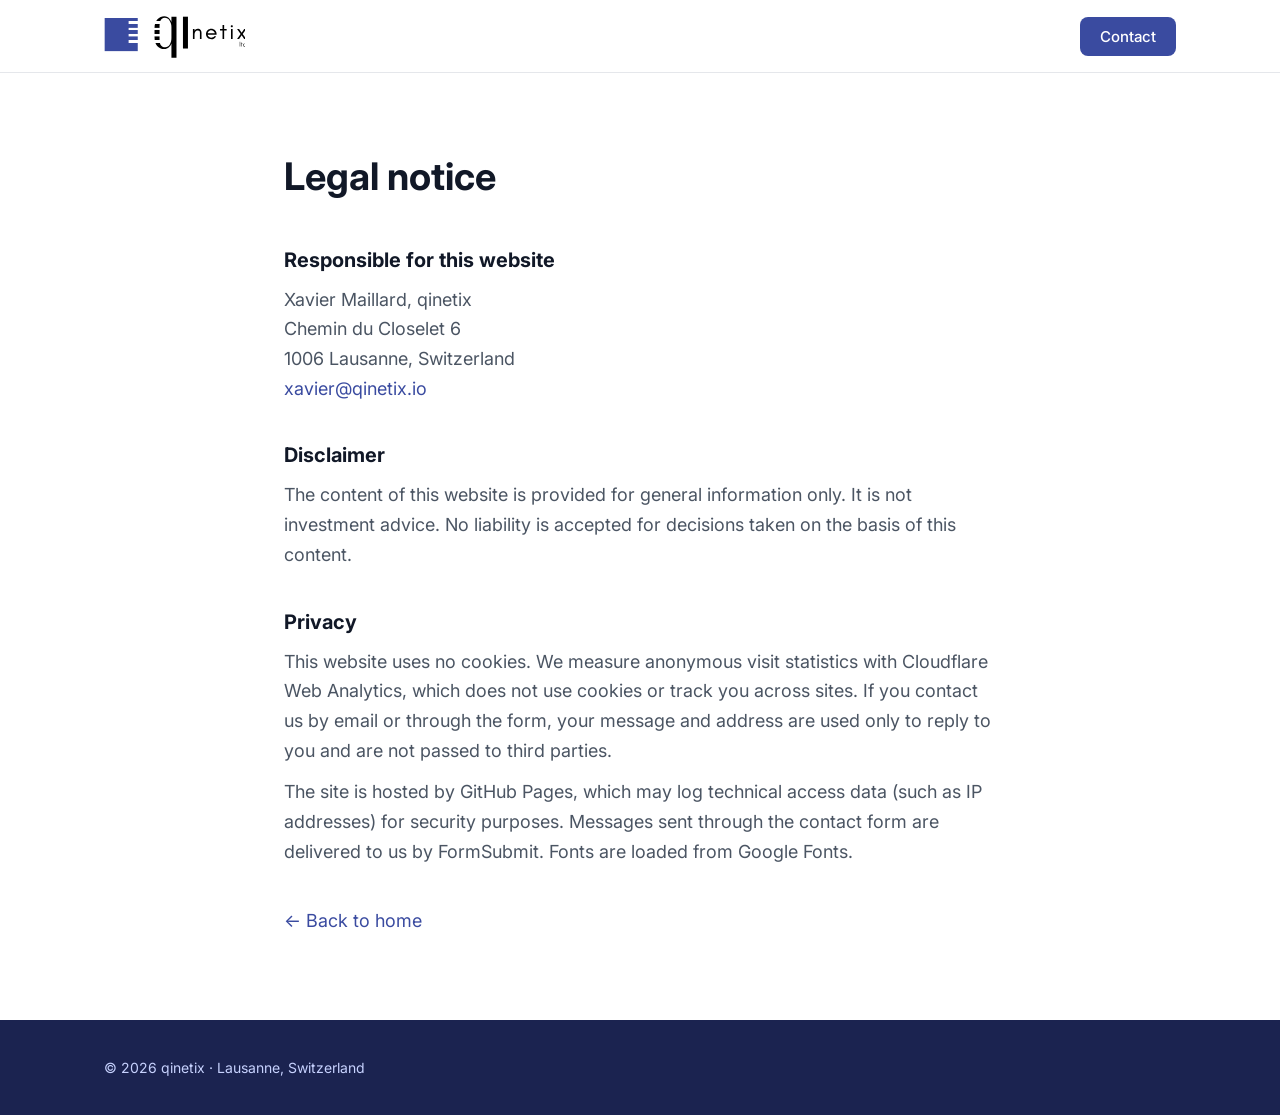
==== commit 4dd46975: "Revert "Editorial redesign: ruled grid, mono labels, square buttons, monochrome" This reverts commit" ====
--- a/legal.html
+++ b/legal.html
@@ -8,7 +8,7 @@
   <link rel="icon" href="favicon.svg" type="image/svg+xml">
   <link rel="preconnect" href="https://fonts.googleapis.com">
   <link rel="preconnect" href="https://fonts.gstatic.com" crossorigin>
-  <link href="https://fonts.googleapis.com/css2?family=Inter:wght@400;500;600&family=Inter+Tight:wght@500;600;700&family=IBM+Plex+Mono:wght@400;500&display=swap" rel="stylesheet">
+  <link href="https://fonts.googleapis.com/css2?family=Inter:wght@400;500;600;700&display=swap" rel="stylesheet">
   <link rel="stylesheet" href="style.css">
 </head>
 <body>
--- a/style.css
+++ b/style.css
@@ -1,14 +1,14 @@
 :root {
-  --ink: #0e1116;
-  --text: #2b2f36;
-  --muted: #6b7079;
-  --rule: #d9dce1;
-  --rule-strong: #0e1116;
-  --tint: #f4f5f7;
-  --accent: #3a4ba0;
+  --indigo: #3a4ba0;
+  --indigo-dark: #2a3677;
+  --indigo-deep: #1b2350;
+  --indigo-soft: #eff1f8;
+  --indigo-line: #c9cfe6;
+  --ink: #111827;
+  --muted: #4b5563;
+  --line: #e5e7eb;
   --bg: #ffffff;
-  --max: 1160px;
-  --side: 240px;
+  --max: 1120px;
 }
 
 * { box-sizing: border-box; }
@@ -17,135 +17,241 @@
 body {
   margin: 0;
   font-family: "Inter", system-ui, -apple-system, "Segoe UI", sans-serif;
-  font-size: 16px;
-  line-height: 1.6;
-  color: var(--text);
+  color: var(--ink);
   background: var(--bg);
+  line-height: 1.65;
+  font-size: 18px;
   -webkit-font-smoothing: antialiased;
 }
 
-a { color: var(--ink); text-decoration: underline; text-underline-offset: 3px; text-decoration-thickness: 1px; }
-a:hover { color: var(--accent); }
-
-.wrap { max-width: var(--max); margin: 0 auto; padding: 0 32px; }
-
-h1, h2, h3 { font-family: "Inter Tight", "Inter", sans-serif; color: var(--ink); font-weight: 600; letter-spacing: -0.02em; }
-
-.label {
-  font-family: "IBM Plex Mono", ui-monospace, monospace;
-  font-size: 12px; font-weight: 500; letter-spacing: 0.08em; text-transform: uppercase;
-  color: var(--ink); margin: 0 0 6px;
-}
-.sub { font-size: 13px; color: var(--muted); margin: 0; line-height: 1.5; }
+a { color: var(--indigo); text-decoration: none; }
+a:hover { text-decoration: underline; }
+
+.wrap { max-width: var(--max); margin: 0 auto; padding: 0 24px; }
 
 /* Header */
-header.site { border-bottom: 1px solid var(--rule); background: #fff; position: sticky; top: 0; z-index: 10; }
-header.site .wrap { display: flex; align-items: center; justify-content: space-between; height: 68px; }
-header.site a { text-decoration: none; }
-header.site img { height: 38px; display: block; }
-nav a { font-size: 14px; color: var(--text); margin-left: 28px; }
-nav a:hover { color: var(--ink); }
-nav a.cta { color: var(--ink); font-weight: 600; border-bottom: 1px solid var(--ink); padding-bottom: 2px; }
+header.site {
+  position: sticky; top: 0; z-index: 10;
+  background: rgba(255,255,255,0.96);
+  backdrop-filter: blur(8px);
+  border-bottom: 1px solid var(--line);
+}
+header.site .wrap { display: flex; align-items: center; justify-content: space-between; height: 72px; }
+header.site img { height: 44px; display: block; }
+nav a { color: var(--ink); font-size: 15px; font-weight: 500; margin-left: 30px; }
+nav a:hover { color: var(--indigo); text-decoration: none; }
+nav a.cta { background: var(--indigo); color: #fff; padding: 10px 20px; border-radius: 8px; }
+nav a.cta:hover { background: var(--indigo-dark); color: #fff; }
 
 /* Hero */
-.hero { padding: 104px 0 96px; border-bottom: 1px solid var(--rule); }
-.hero h1 { font-size: clamp(44px, 7vw, 88px); line-height: 0.98; letter-spacing: -0.035em; margin: 20px 0 32px; font-weight: 600; }
-.hero h1 span { color: var(--muted); }
-.hero .lead { font-size: 19px; line-height: 1.55; max-width: 620px; margin: 0 0 40px; color: var(--text); }
-.actions { display: flex; align-items: center; gap: 28px; flex-wrap: wrap; }
-
+.hero {
+  padding: 96px 0 88px;
+  background: var(--indigo-deep);
+  color: #fff;
+}
+.eyebrow {
+  font-size: 13px; font-weight: 600; letter-spacing: 0.12em; text-transform: uppercase;
+  color: var(--indigo); margin: 0 0 14px;
+}
+.hero .eyebrow { color: #b9c2ea; }
+.hero h1 {
+  font-size: clamp(40px, 6vw, 68px); line-height: 1.05; letter-spacing: -0.03em;
+  margin: 0 0 28px; font-weight: 700;
+}
+.hero h1 span { color: #b9c2ea; }
+.hero p.lead { font-size: 21px; color: #e0e7ff; max-width: 640px; margin: 0 0 40px; }
 .btn {
-  display: inline-block; background: var(--ink); color: #fff; text-decoration: none;
-  font-size: 14px; font-weight: 500; letter-spacing: 0.01em; padding: 14px 24px; border: 1px solid var(--ink); border-radius: 0;
-}
-.btn:hover { background: #fff; color: var(--ink); }
-.link { font-size: 14px; font-weight: 500; }
-
-/* Section blocks with side label column */
-.block { padding: 72px 0; border-bottom: 1px solid var(--rule); }
-.block.tint { background: var(--tint); }
-.cols { display: grid; grid-template-columns: var(--side) 1fr; gap: 48px; }
-.side { padding-top: 6px; }
-.body h2 { font-size: clamp(26px, 3vw, 36px); line-height: 1.2; margin: 0 0 14px; max-width: 760px; }
-.lead-dark { font-size: 17px; color: var(--text); max-width: 680px; margin: 0 0 36px; }
-
-/* Ruled definition list (Why, foundation) */
-.ruled { margin: 28px 0 0; border-top: 1px solid var(--rule-strong); }
-.ruled > div { display: grid; grid-template-columns: 280px 1fr; gap: 24px; padding: 14px 0; border-bottom: 1px solid var(--rule); }
-.ruled dt { font-weight: 600; color: var(--ink); }
-.ruled dd { margin: 0; color: var(--muted); }
-.ruled.compact > div { grid-template-columns: 200px 1fr; padding: 12px 0; }
-
-/* What we bring */
-.trio { display: grid; grid-template-columns: repeat(3, 1fr); gap: 0; border-top: 1px solid var(--rule-strong); }
-.trio > div { padding: 22px 24px 8px 0; }
-.trio > div + div { padding-left: 24px; border-left: 1px solid var(--rule); }
-.trio h3 { font-size: 20px; margin: 0 0 6px; }
-.trio .tagline { font-weight: 600; color: var(--accent); margin: 0 0 8px; }
-.trio p { margin: 0 0 10px; font-size: 15px; }
-.foundation { margin-top: 48px; }
-
-/* How it works */
-.steps { list-style: none; padding: 0; margin: 0 0 48px; display: grid; grid-template-columns: repeat(4, 1fr); border-top: 1px solid var(--rule-strong); }
-.steps li { padding: 18px 20px 0 0; }
-.steps li + li { padding-left: 20px; border-left: 1px solid var(--rule); }
-.steps h3 { font-size: 16px; margin: 0 0 6px; }
-.steps p { margin: 0; font-size: 14.5px; color: var(--muted); }
-
-.offers { display: grid; grid-template-columns: 1fr 1fr; gap: 0; border: 1px solid var(--rule-strong); background: #fff; }
-.offers > div { padding: 28px 32px 24px; }
-.offers > div + div { border-left: 1px solid var(--rule-strong); }
-.offers h3 { font-size: 22px; margin: 6px 0 8px; }
-.offers p { margin: 0 0 14px; font-size: 15px; }
-.offers ul { list-style: none; padding: 0; margin: 0; border-top: 1px solid var(--rule); }
-.offers li { font-size: 14.5px; padding: 9px 0; border-bottom: 1px solid var(--rule); }
-.note { margin: 28px 0 0; font-size: 15px; color: var(--ink); font-weight: 500; }
+  display: inline-block; background: var(--indigo); color: #fff; font-weight: 600;
+  padding: 15px 28px; border-radius: 8px; font-size: 16px;
+}
+.btn:hover { background: var(--indigo-dark); text-decoration: none; }
+.hero .btn { background: #fff; color: var(--indigo-dark); }
+.hero .btn:hover { background: var(--indigo-soft); }
+.hero .btn.ghost { background: transparent; color: #fff; border: 1.5px solid rgba(255,255,255,0.6); margin-left: 12px; }
+.hero .btn.ghost:hover { background: rgba(255,255,255,0.1); }
+
+/* Sections */
+section { padding: 80px 0; }
+section.alt { background: var(--indigo-soft); }
+section h2 {
+  font-size: clamp(32px, 4vw, 44px); letter-spacing: -0.02em; line-height: 1.15;
+  margin: 0 0 16px; font-weight: 700;
+}
+section p.intro { color: var(--muted); max-width: 640px; margin: 0 0 52px; font-size: 20px; }
+
+section p.intro.one-line { max-width: none; }
+section p.intro.wide { max-width: none; }
+@media (max-width: 760px) { br.desk { display: none; } }
+.punch { color: var(--indigo); font-weight: 700; }
+@media (min-width: 761px) { section p.intro.one-line { white-space: nowrap; } }
+
+.grid { display: grid; gap: 24px; grid-template-columns: repeat(auto-fit, minmax(240px, 1fr)); }
+.grid.two { grid-template-columns: repeat(auto-fit, minmax(300px, 1fr)); }
+.card {
+  background: #fff; border: 1px solid var(--line); border-radius: 14px; padding: 32px;
+  box-shadow: 0 1px 2px rgba(17,24,39,0.04);
+}
+.card h3 { margin: 0 0 10px; font-size: 20px; font-weight: 650; }
+.card p { margin: 0; color: var(--muted); font-size: 17px; }
+.card .tag {
+  display: inline-block; font-size: 12px; font-weight: 700; letter-spacing: 0.08em;
+  text-transform: uppercase; color: var(--indigo); background: var(--indigo-soft);
+  padding: 4px 10px; border-radius: 999px; margin-bottom: 16px;
+}
+.card .num {
+  font-size: 15px; font-weight: 700; color: #fff; background: var(--indigo);
+  width: 36px; height: 36px; border-radius: 10px; display: grid; place-items: center; margin-bottom: 18px;
+}
+.card.option { border-top: 5px solid var(--indigo); padding: 36px; }
+.card.option h3 { font-size: 24px; }
+
+.grid.three { grid-template-columns: repeat(3, 1fr); }
+
+/* Foundation band under the three outcomes */
+.foundation {
+  margin-top: 24px; background: var(--indigo-deep); color: #fff; border-radius: 14px;
+  padding: 32px; display: grid; grid-template-columns: 220px 1fr; gap: 32px; align-items: start;
+}
+.foundation .tag {
+  display: inline-block; font-size: 12px; font-weight: 700; letter-spacing: 0.08em; text-transform: uppercase;
+  color: #c7d2fe; background: rgba(255,255,255,0.12); padding: 4px 10px; border-radius: 999px; margin-bottom: 12px;
+}
+.foundation h3 { margin: 0; font-size: 24px; font-weight: 700; }
+.foundation ul { list-style: none; margin: 0; padding: 0; display: grid; grid-template-columns: repeat(3, 1fr); gap: 24px; }
+.foundation li { color: #c7d2fe; font-size: 16px; }
+.foundation li strong { display: block; color: #fff; font-size: 17px; margin-bottom: 4px; }
+@media (max-width: 960px) {
+  .foundation { grid-template-columns: 1fr; gap: 20px; }
+  .foundation ul { grid-template-columns: 1fr; gap: 16px; }
+}
+
+/* How we work */
+.steps {
+  list-style: none; padding: 0; margin: 0 0 48px;
+  display: grid; grid-template-columns: repeat(4, 1fr); gap: 24px; counter-reset: s;
+}
+.steps li { position: relative; padding-top: 4px; }
+.steps li span {
+  display: block; width: 12px; height: 12px; border-radius: 50%;
+  background: var(--indigo); margin: 6px 0 20px;
+}
+.steps li:not(:last-child)::after {
+  content: ""; position: absolute; top: 11px; left: 20px; right: -12px;
+  height: 2px; background: var(--indigo-line);
+}
+.steps h3 { margin: 0 0 6px; font-size: 18px; font-weight: 650; }
+.steps p { margin: 0; color: var(--muted); font-size: 16px; }
+.checks { list-style: none; padding: 0; margin: 20px 0 0; }
+.checks li { position: relative; padding-left: 30px; margin-bottom: 10px; font-size: 16px; }
+.checks li::before {
+  content: "✓"; position: absolute; left: 0; top: 1px; width: 20px; height: 20px;
+  border-radius: 50%; background: var(--indigo-soft); color: var(--indigo);
+  font-size: 12px; font-weight: 700; display: grid; place-items: center;
+}
+.card.option.featured { background: var(--indigo-deep); border-color: var(--indigo-deep); border-top-color: #b9c2ea; color: #fff; }
+.card.option.featured p { color: #c7d2fe; }
+.card.option.featured .tag { background: rgba(255,255,255,0.12); color: #c7d2fe; }
+.card.option.featured .checks li::before { background: #b9c2ea; color: var(--indigo-deep); }
+.note { margin: 40px 0 0; color: var(--indigo-dark); font-size: 22px; font-weight: 600; text-align: center; line-height: 1.4; }
+@media (max-width: 760px) { .note { font-size: 18px; } }
+
+/* Why */
+.drivers {
+  display: grid; gap: 18px;
+  grid-template-columns: repeat(4, 1fr);
+}
+.driver {
+  position: relative; overflow: hidden;
+  background: #fff; border-radius: 18px; padding: 28px 26px 30px;
+  border: 1px solid var(--line);
+  box-shadow: 0 1px 2px rgba(17,24,39,0.04);
+  transition: transform .25s ease, box-shadow .25s ease, border-color .25s ease;
+}
+.driver:hover {
+  transform: translateY(-3px);
+  box-shadow: 0 18px 40px rgba(67,56,202,0.18);
+  border-color: var(--indigo-line);
+}
+.driver h3 { margin: 0 0 8px; font-size: 19px; font-weight: 700; letter-spacing: -0.01em; }
+.driver p { margin: 0; color: var(--muted); font-size: 15.5px; line-height: 1.55; }
+
+.driver.hero-tile {
+  grid-column: span 2;
+  border: 0; color: #fff;
+  background: var(--indigo);
+}
+.driver.hero-tile h3 { font-size: 28px; }
+.driver.hero-tile p { color: #e0e7ff; font-size: 17px; }
 
 /* About */
-.about-text { font-size: 17px; color: var(--ink); max-width: 760px; margin: 0; }
-
-/* Form */
-.form { max-width: 680px; margin-top: 8px; }
-.form .row { display: grid; grid-template-columns: 1fr 1fr; gap: 24px; }
-.form label { display: block; font-family: "IBM Plex Mono", monospace; font-size: 11.5px; letter-spacing: 0.06em; text-transform: uppercase; color: var(--muted); margin-bottom: 22px; }
+.about { display: grid; grid-template-columns: 1fr 1.4fr; gap: 64px; align-items: start; }
+.about .facts { padding-left: 0; }
+.about .facts div { margin-bottom: 18px; }
+.about .facts .k { font-size: 13px; text-transform: uppercase; letter-spacing: 0.08em; color: var(--muted); }
+.about .facts .v { font-weight: 600; }
+.about p { margin: 0 0 18px; }
+
+/* Compact About band */
+section.about-band { padding: 44px 0; background: var(--indigo-soft); }
+.about-compact p { max-width: 820px; }
+.about-compact .eyebrow { margin-bottom: 8px; }
+.about-compact p { margin: 0 0 10px; font-size: 16px; color: var(--ink); }
+.about-compact .about-meta { font-size: 15px; color: var(--muted); margin: 0; }
+
+/* Interest */
+.contact { text-align: center; }
+.contact p.intro { margin: 0 auto 40px; }
+.form {
+  max-width: 640px; margin: 0 auto; text-align: left;
+  background: #fff; border: 1px solid var(--line); border-radius: 16px; padding: 36px;
+  box-shadow: 0 10px 30px rgba(49,46,129,0.08);
+}
+.form .row { display: grid; grid-template-columns: 1fr 1fr; gap: 16px; }
+.form label { display: block; font-size: 14px; font-weight: 600; margin-bottom: 18px; }
 .form input, .form select, .form textarea {
-  display: block; width: 100%; margin-top: 6px; padding: 10px 0;
-  font-family: "Inter", sans-serif; font-size: 16px; text-transform: none; letter-spacing: 0; color: var(--ink);
-  border: 0; border-bottom: 1px solid var(--ink); border-radius: 0; background: transparent;
-}
-.form textarea { border: 1px solid var(--ink); padding: 10px; }
-.form input:focus, .form select:focus, .form textarea:focus { outline: none; border-color: var(--accent); }
-.form button { cursor: pointer; margin-top: 4px; }
+  display: block; width: 100%; margin-top: 6px; padding: 12px 14px;
+  font: inherit; font-weight: 400; font-size: 16px; color: var(--ink);
+  border: 1px solid #d1d5db; border-radius: 8px; background: #fff;
+}
+.form input:focus, .form select:focus, .form textarea:focus { outline: 2px solid var(--indigo); border-color: var(--indigo); }
+.form button { border: 0; cursor: pointer; width: 100%; margin-top: 6px; }
 .form .hp { display: none; }
-.small { font-size: 14px; color: var(--muted); margin-top: 20px; }
+.small { font-size: 15px; color: var(--muted); margin-top: 24px; }
 
 /* Footer */
-footer.site { padding: 28px 0; font-size: 13px; color: var(--muted); }
+footer.site { background: var(--indigo-deep); padding: 36px 0; font-size: 14px; color: #c7d2fe; }
 footer.site .wrap { display: flex; justify-content: space-between; flex-wrap: wrap; gap: 12px; }
-footer.site a { color: var(--muted); }
-
-/* Legal / thanks pages */
-.legal { padding: 72px 32px; max-width: 760px; }
-.legal h1 { font-size: 36px; margin: 0 0 28px; }
-.legal h2 { font-size: 18px; margin: 32px 0 8px; }
-.legal p { color: var(--text); margin: 0 0 12px; }
-
-@media (max-width: 900px) {
-  .cols { grid-template-columns: 1fr; gap: 16px; }
-  .trio, .steps { grid-template-columns: 1fr; }
-  .trio > div, .trio > div + div, .steps li, .steps li + li { padding: 18px 0; border-left: 0; border-bottom: 1px solid var(--rule); }
-  .offers { grid-template-columns: 1fr; }
-  .offers > div + div { border-left: 0; border-top: 1px solid var(--rule-strong); }
-  .ruled > div, .ruled.compact > div { grid-template-columns: 1fr; gap: 2px; }
-}
-
-@media (max-width: 640px) {
-  .wrap { padding: 0 18px; }
+footer.site a { color: #c7d2fe; }
+
+/* Legal page */
+.legal { padding: 72px 24px; max-width: 760px; }
+.legal h1 { font-size: 38px; margin: 0 0 32px; }
+.legal h2 { font-size: 20px; margin: 36px 0 8px; }
+.legal p { color: var(--muted); margin: 0 0 12px; }
+
+@media (max-width: 960px) {
+  .drivers { grid-template-columns: repeat(2, 1fr); }
+  .driver.hero-tile { grid-column: span 2; }
+  .steps { grid-template-columns: repeat(2, 1fr); }
+  .steps li::after { display: none; }
+  .grid.three { grid-template-columns: repeat(2, 1fr); }
+}
+@media (max-width: 520px) { .steps, .grid.three { grid-template-columns: 1fr; } }
+
+@media (max-width: 760px) {
+  body { font-size: 17px; }
+  .wrap { padding: 0 16px; }
   nav a:not(.cta) { display: none; }
-  header.site img { height: 32px; }
-  .hero { padding: 64px 0 56px; }
-  .hero .lead { font-size: 17px; }
-  .block { padding: 52px 0; }
+  header.site img { height: 36px; }
+  .hero { padding: 72px 0 64px; }
+  .hero p.lead { font-size: 18px; }
+  section { padding: 72px 0; }
+  section p.intro { font-size: 18px; }
+  .hero .btn.ghost { margin: 12px 0 0; }
+  .about { grid-template-columns: 1fr; gap: 32px; }
+  .form { padding: 24px; }
   .form .row { grid-template-columns: 1fr; gap: 0; }
-  .offers > div { padding: 22px 20px; }
-}
+  .grid.two { grid-template-columns: 1fr; }
+}
+
+@media (max-width: 520px) { .drivers { grid-template-columns: 1fr; } .driver.hero-tile { grid-column: auto; } }
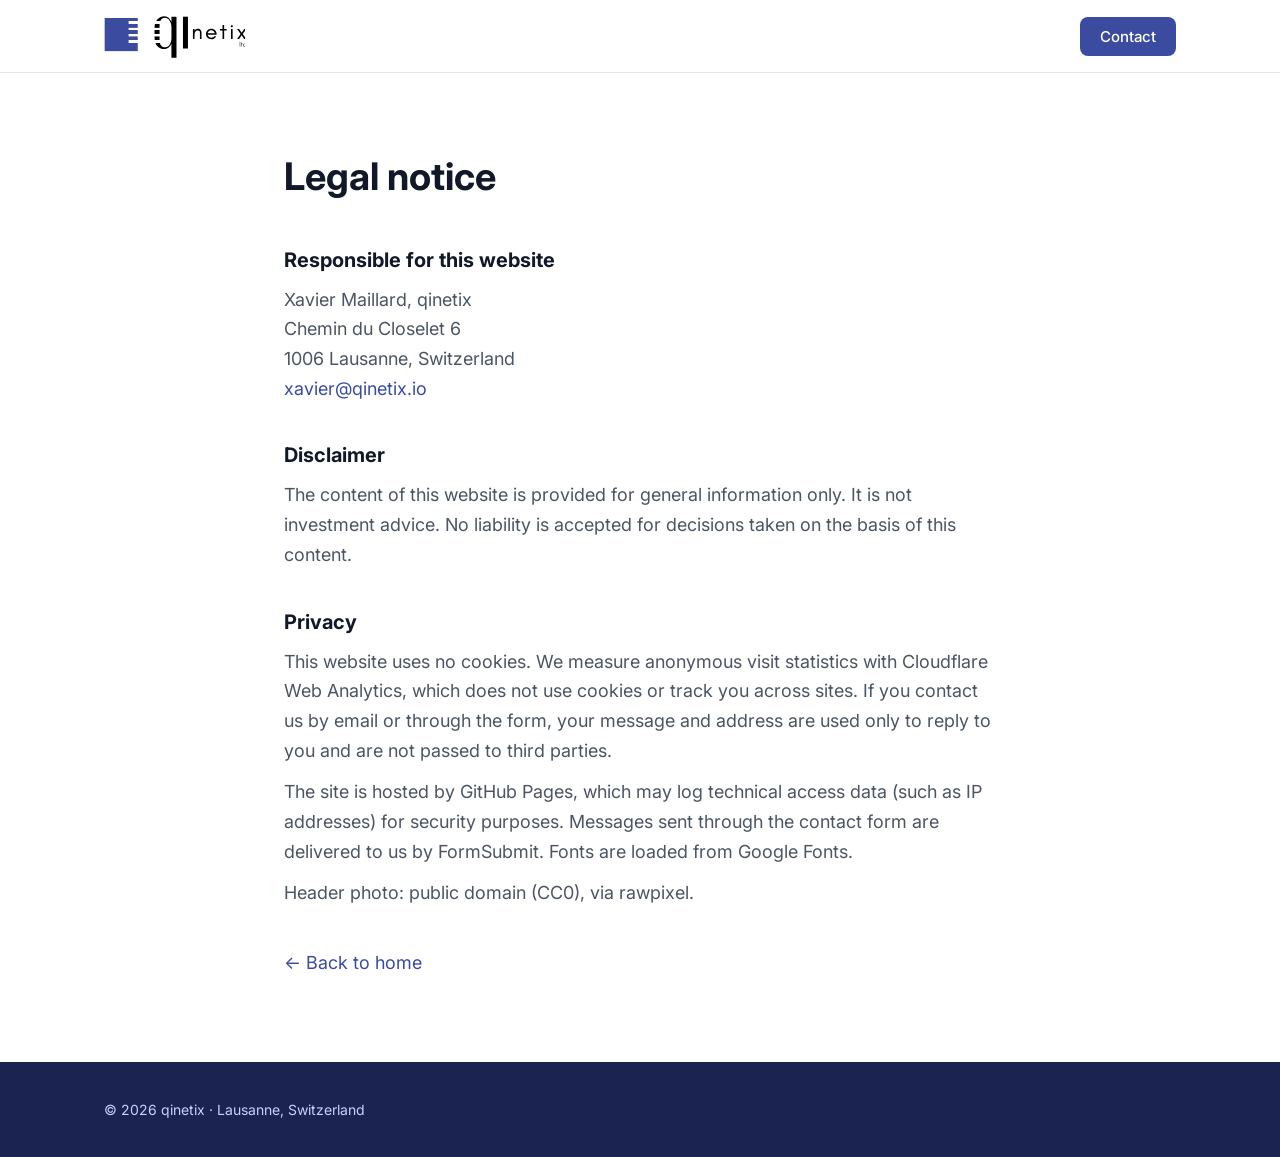
==== commit 40721486: "Hero photo (CC0 oil droplets)" ====
--- a/legal.html
+++ b/legal.html
@@ -35,6 +35,7 @@
   <h2>Privacy</h2>
   <p>This website uses no cookies. We measure anonymous visit statistics with Cloudflare Web Analytics, which does not use cookies or track you across sites. If you contact us by email or through the form, your message and address are used only to reply to you and are not passed to third parties.</p>
   <p>The site is hosted by GitHub Pages, which may log technical access data (such as IP addresses) for security purposes. Messages sent through the contact form are delivered to us by FormSubmit. Fonts are loaded from Google Fonts.</p>
+  <p>Header photo: public domain (CC0), via rawpixel.</p>
 
   <p style="margin-top:40px"><a href="index.html">&larr; Back to home</a></p>
 </main>
--- a/style.css
+++ b/style.css
@@ -69,6 +69,10 @@
 .hero .btn:hover { background: var(--indigo-soft); }
 .hero .btn.ghost { background: transparent; color: #fff; border: 1.5px solid rgba(255,255,255,0.6); margin-left: 12px; }
 .hero .btn.ghost:hover { background: rgba(255,255,255,0.1); }
+
+.hero-grid { display: grid; grid-template-columns: 1.15fr 1fr; gap: 56px; align-items: center; }
+.hero-img img { display: block; width: 100%; height: auto; aspect-ratio: 4 / 3.4; object-fit: cover; border-radius: 4px; }
+@media (max-width: 900px) { .hero-grid { grid-template-columns: 1fr; gap: 36px; } .hero-img img { aspect-ratio: 16 / 9; } }
 
 /* Sections */
 section { padding: 80px 0; }
